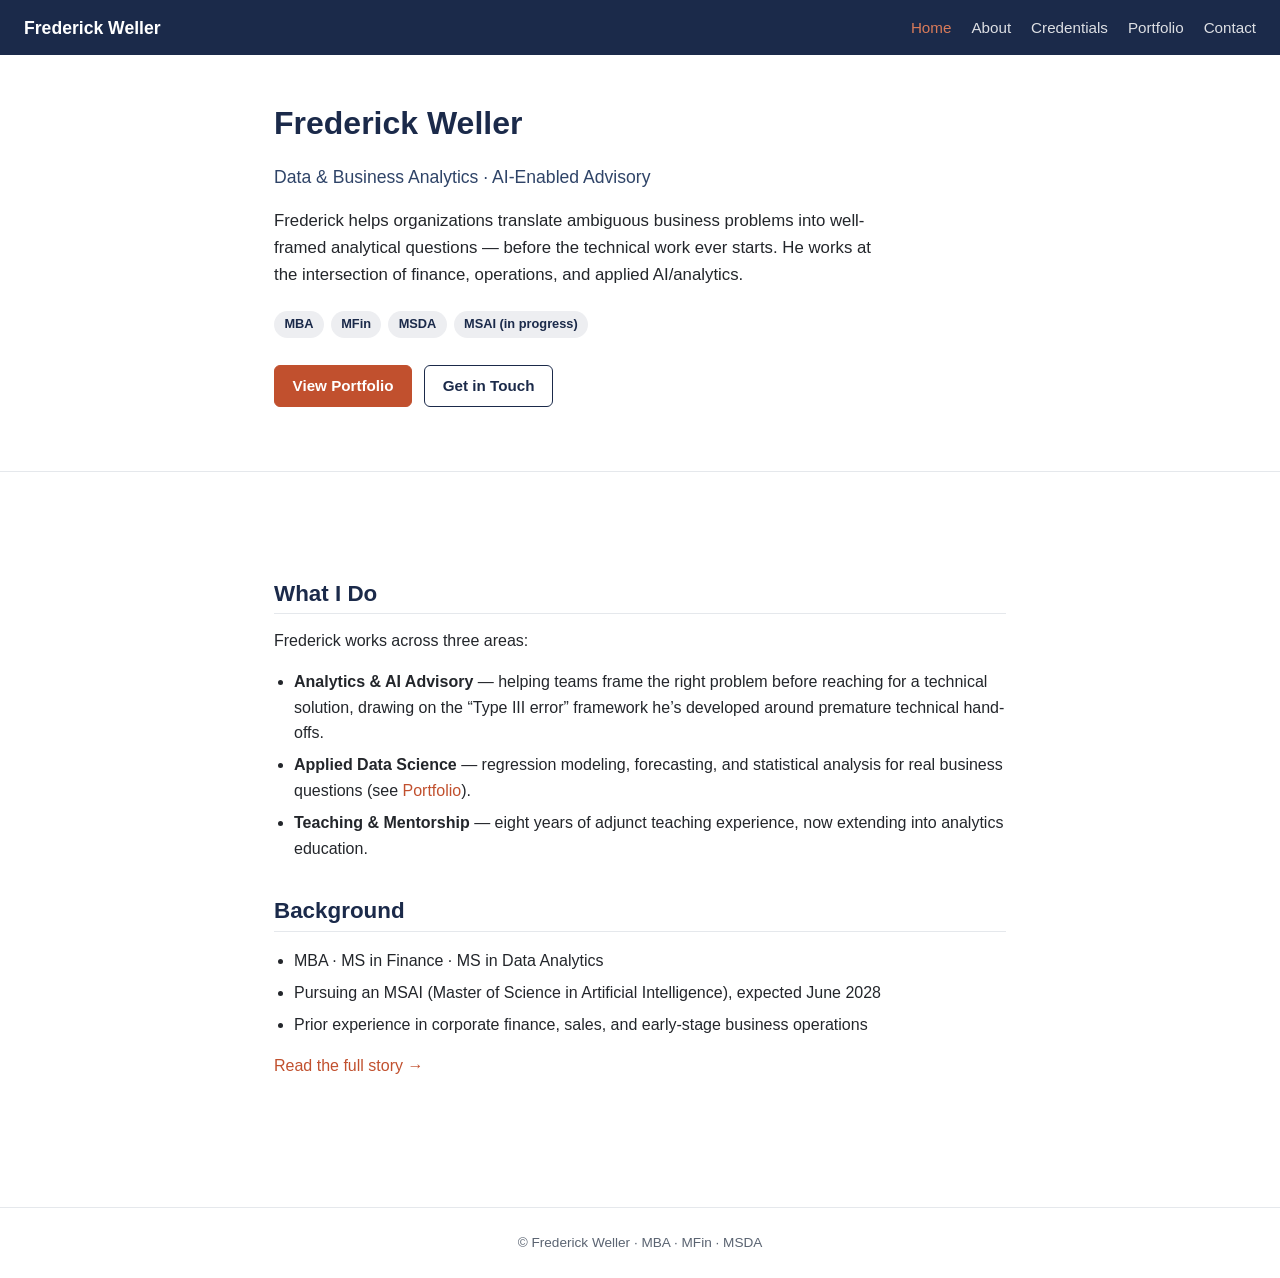
==== index.html @ 96065ce4 "Rebuild as single source+deploy folder; add business-analytics case studies" ====
<!doctype html>
<html lang="en">
<head>
  <meta charset="utf-8">
  <meta name="viewport" content="width=device-width, initial-scale=1">
  <title>Frederick Weller</title>
  <meta name="description" content="Data & Business Analytics · AI-Enabled Advisory">
  <link rel="stylesheet" href="/style.css">
</head>
<body data-page="index">
  <header class="navbar" id="site-nav"></header>

  <section class="hero">
    <h1>Frederick Weller</h1>
    <p class="eyebrow">Data &amp; Business Analytics &middot; AI-Enabled Advisory</p>

    <p class="lede">Frederick helps organizations translate ambiguous business problems into well-framed analytical questions &mdash; before the technical work ever starts. He works at the intersection of finance, operations, and applied AI/analytics.</p>

    <div class="badges">
      <span class="badge">MBA</span>
      <span class="badge">MFin</span>
      <span class="badge">MSDA</span>
      <span class="badge">MSAI (in progress)</span>
    </div>

    <div class="cta-row">
      <a class="btn btn-primary" href="/portfolio.html">View Portfolio</a>
      <a class="btn btn-outline" href="/contact.html">Get in Touch</a>
    </div>
  </section>

  <hr class="divider">

  <main>
    <h2>What I Do</h2>
    <p>Frederick works across three areas:</p>
    <ul>
      <li><strong>Analytics &amp; AI Advisory</strong> &mdash; helping teams frame the right problem before reaching for a technical solution, drawing on the &ldquo;Type III error&rdquo; framework he&rsquo;s developed around premature technical hand-offs.</li>
      <li><strong>Applied Data Science</strong> &mdash; regression modeling, forecasting, and statistical analysis for real business questions (see <a href="/portfolio.html">Portfolio</a>).</li>
      <li><strong>Teaching &amp; Mentorship</strong> &mdash; eight years of adjunct teaching experience, now extending into analytics education.</li>
    </ul>

    <h2>Background</h2>
    <ul>
      <li>MBA &middot; MS in Finance &middot; MS in Data Analytics</li>
      <li>Pursuing an MSAI (Master of Science in Artificial Intelligence), expected June 2028</li>
      <li>Prior experience in corporate finance, sales, and early-stage business operations</li>
    </ul>

    <p><a href="/about.html">Read the full story &rarr;</a></p>
  </main>

  <footer class="site-footer" id="site-footer"></footer>

  <script src="/js/include.js"></script>
</body>
</html>
---- style.css ----
/* ============================================
   frederickweller.io — base styles
   Palette: navy + terracotta
   ============================================ */

:root {
  --navy: #1b2a4a;
  --navy-light: #2f4468;
  --terracotta: #c1502e;
  --terracotta-light: #d97b5a;
  --body-bg: #ffffff;
  --body-color: #23262b;
  --muted: #5b6472;
  --border: #e5e8ec;
}

* {
  box-sizing: border-box;
}

html {
  font-size: 16px;
}

body {
  margin: 0;
  background: var(--body-bg);
  color: var(--body-color);
  font-family: -apple-system, BlinkMacSystemFont, "Segoe UI", Roboto, Helvetica, Arial, sans-serif;
  line-height: 1.6;
}

h1, h2, h3, h4 {
  color: var(--navy);
  line-height: 1.25;
  margin: 1.6em 0 0.6em;
}

h1 { font-size: 2rem; margin-top: 0; }
h2 { font-size: 1.4rem; border-bottom: 1px solid var(--border); padding-bottom: 0.35rem; }
h3 { font-size: 1.15rem; }

p { margin: 0 0 1em; }

a {
  color: var(--terracotta);
  text-decoration: none;
}
a:hover { text-decoration: underline; }

ul { padding-left: 1.25rem; }
li { margin-bottom: 0.4em; }

/* ---------- Layout ---------- */

main {
  max-width: 780px;
  margin: 0 auto;
  padding: 2.5rem 1.5rem 4rem;
}

.full-bleed main {
  max-width: 100%;
  padding: 0;
}

/* ---------- Navbar ---------- */

.navbar {
  background: var(--navy);
  display: flex;
  align-items: center;
  justify-content: space-between;
  padding: 0.85rem 1.5rem;
  flex-wrap: wrap;
}

.navbar .brand {
  color: #fff;
  font-weight: 700;
  font-size: 1.1rem;
  text-decoration: none;
}

.navbar nav {
  display: flex;
  gap: 1.25rem;
  flex-wrap: wrap;
}

.navbar nav a {
  color: #fff;
  font-size: 0.95rem;
  opacity: 0.85;
}

.navbar nav a:hover,
.navbar nav a.active {
  opacity: 1;
  text-decoration: none;
  color: var(--terracotta-light);
}

/* ---------- Footer ---------- */

.site-footer {
  text-align: center;
  color: var(--muted);
  font-size: 0.85rem;
  padding: 1.5rem;
  border-top: 1px solid var(--border);
  margin-top: 3rem;
}

/* ---------- Hero (home page) ---------- */

.hero {
  max-width: 780px;
  margin: 0 auto;
  padding: 3rem 1.5rem 2rem;
}

.hero .eyebrow {
  color: var(--navy-light);
  font-weight: 400;
  font-size: 1.1rem;
  margin-top: 0.25rem;
}

.hero .lede {
  font-size: 1.05rem;
  color: var(--body-color);
  max-width: 620px;
}

.badges {
  margin: 1.25rem 0 1.5rem;
}

.badge {
  display: inline-block;
  padding: 0.2rem 0.65rem;
  margin: 0.15rem 0.15rem 0.15rem 0;
  border-radius: 999px;
  background: rgba(27, 42, 74, 0.08);
  color: var(--navy);
  font-weight: 600;
  font-size: 0.8rem;
}

.cta-row {
  display: flex;
  gap: 0.75rem;
  flex-wrap: wrap;
}

.btn {
  display: inline-block;
  padding: 0.5rem 1.1rem;
  border-radius: 6px;
  font-size: 0.95rem;
  font-weight: 600;
  border: 1px solid transparent;
  cursor: pointer;
}

.btn:hover { text-decoration: none; }

.btn-primary {
  background: var(--terracotta);
  border-color: var(--terracotta);
  color: #fff;
}
.btn-primary:hover { background: var(--terracotta-light); border-color: var(--terracotta-light); }

.btn-outline {
  background: transparent;
  border-color: var(--navy);
  color: var(--navy);
}
.btn-outline:hover { background: rgba(27, 42, 74, 0.06); }

hr.divider {
  border: none;
  border-top: 1px solid var(--border);
  margin: 2rem 0;
}

/* ---------- Portfolio listing ---------- */

.case-card {
  display: block;
  padding: 1.1rem 0;
  border-bottom: 1px solid var(--border);
  color: inherit;
}
.case-card:hover { text-decoration: none; }
.case-card:hover h3 { color: var(--terracotta); }

.case-card .date {
  color: var(--muted);
  font-size: 0.85rem;
  display: block;
  margin-bottom: 0.15rem;
}

.case-card h3 {
  margin: 0 0 0.3rem;
}

.case-card p {
  margin: 0;
  color: var(--body-color);
}

/* ---------- Credentials table-ish lists ---------- */

.cred-list {
  list-style: none;
  padding: 0;
}
.cred-list li {
  padding: 0.5rem 0;
  border-bottom: 1px solid var(--border);
}

/* ---------- Responsive ---------- */

@media (max-width: 600px) {
  .navbar { flex-direction: column; align-items: flex-start; gap: 0.5rem; }
  h1 { font-size: 1.6rem; }
}
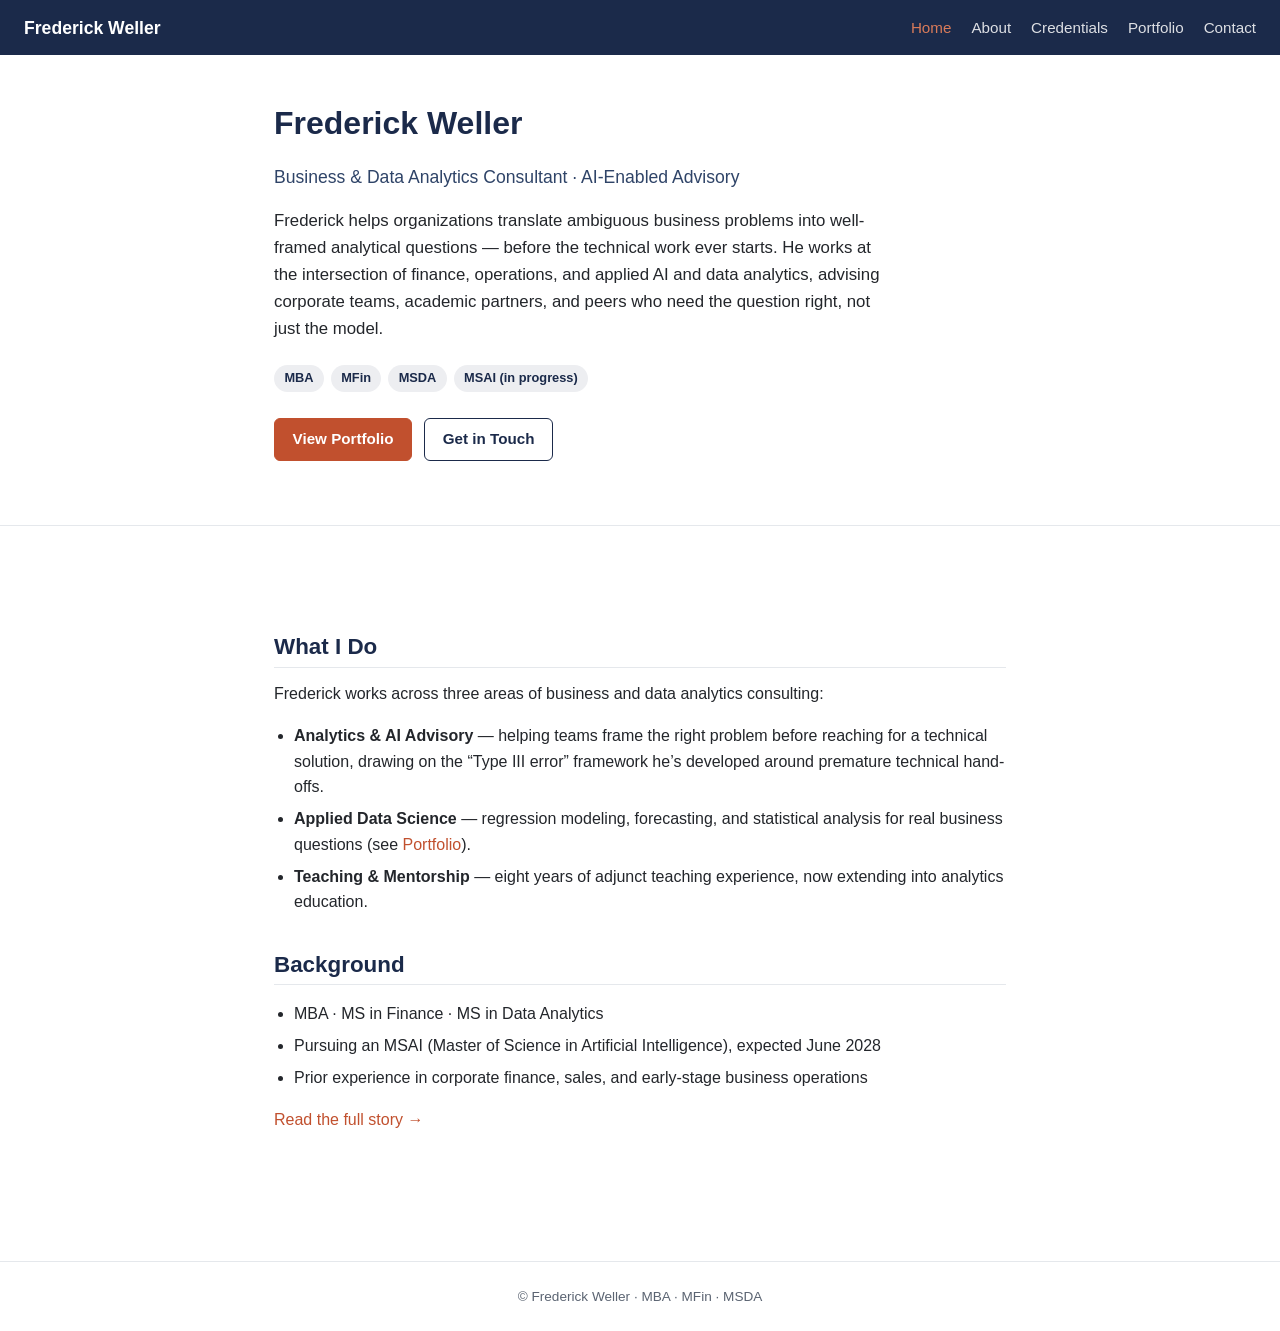
==== commit 4240c8b9: "Add SEO fundamentals (meta descriptions, canonical, OG, JSON-LD, sitemap, robots.txt) and tighten co" ====
--- a/index.html
+++ b/index.html
@@ -3,18 +3,39 @@
 <head>
   <meta charset="utf-8">
   <meta name="viewport" content="width=device-width, initial-scale=1">
-  <title>Frederick Weller</title>
-  <meta name="description" content="Data & Business Analytics · AI-Enabled Advisory">
+  <title>Frederick Weller | Business &amp; Data Analytics Consultant</title>
+  <meta name="description" content="Frederick Weller is a business and data analytics consultant who helps organizations frame the right problem before the data work starts. MBA, MFin, MSDA — AI-enabled advisory for corporate teams.">
+  <link rel="canonical" href="https://frederickweller.io/index.html">
+  <meta property="og:type" content="profile">
+  <meta property="og:title" content="Frederick Weller | Business & Data Analytics Consultant">
+  <meta property="og:description" content="Business and data analytics consulting focused on framing the right problem before the technical work starts — MBA, MFin, MSDA, AI-enabled advisory.">
+  <meta property="og:url" content="https://frederickweller.io/index.html">
   <link rel="stylesheet" href="/style.css">
+  <script type="application/ld+json">
+  {
+    "@context": "https://schema.org",
+    "@type": "Person",
+    "name": "Frederick Weller",
+    "url": "https://frederickweller.io",
+    "jobTitle": "Business & Data Analytics Consultant",
+    "description": "Business and data analytics consultant specializing in problem framing, applied statistics, forecasting, and AI-enabled advisory for corporate teams and academic partners.",
+    "knowsAbout": ["Business Analytics", "Data Analytics", "Artificial Intelligence Advisory", "Corporate Finance", "Forecasting", "Applied Statistics"],
+    "alumniOf": {
+      "@type": "CollegeOrUniversity",
+      "name": "University of the Cumberlands"
+    },
+    "sameAs": ["https://yourtutoronline.com"]
+  }
+  </script>
 </head>
 <body data-page="index">
   <header class="navbar" id="site-nav"></header>
 
   <section class="hero">
     <h1>Frederick Weller</h1>
-    <p class="eyebrow">Data &amp; Business Analytics &middot; AI-Enabled Advisory</p>
+    <p class="eyebrow">Business &amp; Data Analytics Consultant &middot; AI-Enabled Advisory</p>
 
-    <p class="lede">Frederick helps organizations translate ambiguous business problems into well-framed analytical questions &mdash; before the technical work ever starts. He works at the intersection of finance, operations, and applied AI/analytics.</p>
+    <p class="lede">Frederick helps organizations translate ambiguous business problems into well-framed analytical questions &mdash; before the technical work ever starts. He works at the intersection of finance, operations, and applied AI and data analytics, advising corporate teams, academic partners, and peers who need the question right, not just the model.</p>
 
     <div class="badges">
       <span class="badge">MBA</span>
@@ -33,7 +54,7 @@
 
   <main>
     <h2>What I Do</h2>
-    <p>Frederick works across three areas:</p>
+    <p>Frederick works across three areas of business and data analytics consulting:</p>
     <ul>
       <li><strong>Analytics &amp; AI Advisory</strong> &mdash; helping teams frame the right problem before reaching for a technical solution, drawing on the &ldquo;Type III error&rdquo; framework he&rsquo;s developed around premature technical hand-offs.</li>
       <li><strong>Applied Data Science</strong> &mdash; regression modeling, forecasting, and statistical analysis for real business questions (see <a href="/portfolio.html">Portfolio</a>).</li>
--- a/style.css
+++ b/style.css
@@ -230,3 +230,91 @@
   .navbar { flex-direction: column; align-items: flex-start; gap: 0.5rem; }
   h1 { font-size: 1.6rem; }
 }
+
+/* ---------- Case study: stat callouts ---------- */
+
+.stat-grid {
+  display: grid;
+  grid-template-columns: repeat(auto-fit, minmax(150px, 1fr));
+  gap: 1rem;
+  margin: 1.5rem 0 2rem;
+}
+
+.stat {
+  background: rgba(27, 42, 74, 0.04);
+  border: 1px solid var(--border);
+  border-radius: 8px;
+  padding: 1rem 1.1rem;
+}
+
+.stat .stat-value {
+  display: block;
+  font-size: 1.6rem;
+  font-weight: 700;
+  color: var(--navy);
+  line-height: 1.2;
+}
+
+.stat .stat-label {
+  display: block;
+  font-size: 0.82rem;
+  color: var(--muted);
+  margin-top: 0.25rem;
+}
+
+/* ---------- Case study: figures ---------- */
+
+.figure {
+  margin: 1.75rem 0;
+}
+
+.figure img {
+  display: block;
+  width: 100%;
+  height: auto;
+  border: 1px solid var(--border);
+  border-radius: 6px;
+}
+
+.figure figcaption {
+  font-size: 0.85rem;
+  color: var(--muted);
+  margin-top: 0.5rem;
+}
+
+/* ---------- Case study: data tables ---------- */
+
+.data-table {
+  width: 100%;
+  border-collapse: collapse;
+  margin: 0.5rem 0 1.75rem;
+  font-size: 0.88rem;
+}
+
+.data-table caption {
+  text-align: left;
+  font-size: 0.85rem;
+  color: var(--muted);
+  margin-bottom: 0.5rem;
+}
+
+.data-table th,
+.data-table td {
+  text-align: left;
+  padding: 0.5rem 0.7rem;
+  border-bottom: 1px solid var(--border);
+}
+
+.data-table thead th {
+  background: var(--navy);
+  color: #fff;
+  font-weight: 600;
+}
+
+.data-table tbody tr:nth-child(even) {
+  background: rgba(27, 42, 74, 0.03);
+}
+
+.table-scroll {
+  overflow-x: auto;
+}
